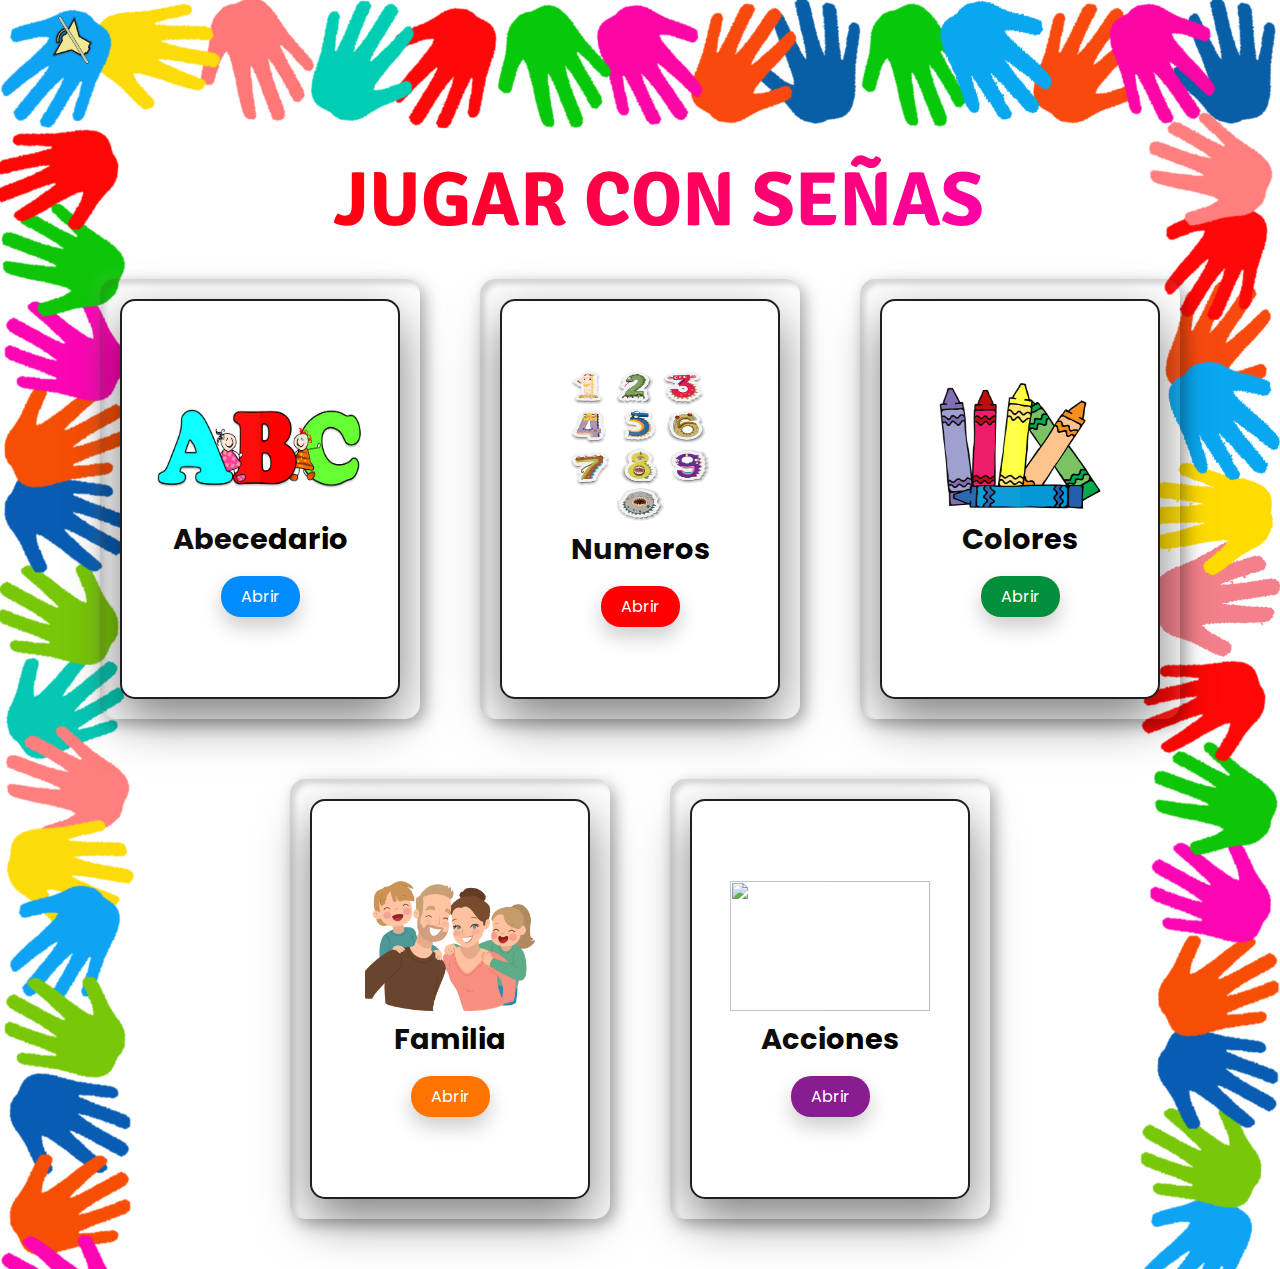
==== index.html @ 7a4b3a34 "Add files via upload" ====
<!DOCTYPE html>
<html lang="en">

<head>
    <meta charset="UTF-8">
    <title>Juega con Señas</title>
    <link href="https://fonts.googleapis.com/css2?family=Poppins:wght@700&display=swap" rel="stylesheet">
    <link rel="stylesheet" href="estilos.css">

</head>

<body>
    <div class="principal">
        <img src="img/altavozOff.png" alt="altavoz" id="altavoz" onclick="controlMusicaFondo()">
    </div>
    <div class="titulo">
        <h2>JUGAR CON SEÑAS</h2>
        <!--img src="logo.png" width="260" height="235"-->
    </div>
    <div>

    </div>
    <div class="container">
        <div class="card">
            <div class="box">
                <div class="content">
                    <img src="img menu/abecedario.png" width="210" height="130">
                    <h3>Abecedario</h3>
                    <a href="abecedario/abc.html">Abrir</a>
                </div>
            </div>
        </div>
        <div class="card">
            <div class="box">
                <div class="content">
                    <img src="img menu/numeros.png" width="140" height="150">
                    <h3>Numeros</h3>
                    <a href="numeros/num.html">Abrir</a>
                </div>
            </div>
        </div>
        <div class="card">
            <div class="box">
                <div class="content">
                    <img src="img menu/colores.png" width="165" height="130">
                    <h3>Colores</h3>
                    <a href="colores/colores.html">Abrir</a>
                </div>
            </div>
        </div>
        <div class="card">
            <div class="box">
                <div class="content">
                    <img src="img menu/familia.png" width="170" height="130">
                    <h3>Familia</h3>
                    <a href="familia/familia.html">Abrir</a>
                </div>
            </div>
        </div>
        <!--div class="card">
            <div class="box">
                <div class="content">
                    <img src="img menu/sentimientos.png" width="185" height="130">
                    <h3>Sentimientos</h3>
                    <a href="sentimientos/sentimientos.html">Abrir</a>
                </div>
            </div>
        </div-->
        <!--div class="card">
            <div class="box">
                <div class="content">
                    <img src="img menu/frutas.png" width="150" height="130">
                    <h3>Frutas</h3>
                    <a href="frutas/frutas.html">Abrir</a>
                </div>
            </div>
        </div-->
        <div class="card">
            <div class="box">
                <div class="content">
                    <img src="img menu/acciones.png" width="200" height="130">
                    <h3>Acciones</h3>
                    <a href="acciones/acciones.html">Abrir</a>
                </div>
            </div>
        </div>
    </div>
</body>
<script src="js/scriptaudio.js"></script>
<script src="//cdn.jsdelivr.net/npm/sweetalert2@11"></script>
<script src="js/alerta1.js"></script>

</html>
---- estilos.css ----
@import url('https://fonts.googleapis.com/css?family=Poppins:200,300,400,500,600,700,800,900&display=swap');
@import url(https://fonts.googleapis.com/css?family=Signika:700,300,600);
* {
    margin: 0;
    padding: 0;
    box-sizing: border-box;
    font-family: 'Poppins', sans-serif;
}

body {
    height: 500%;
    display: flex;
    justify-content: center;
    align-content: center;
    flex-wrap: wrap;
    min-height: 100%;
    background-image: url('fondo.png');
    background-repeat: no-repeat;
    background-size: cover;
    overflow-x: hidden;
    font-size: 16px;
}

body h2 {
    width: 100%;
    color: transparent;
    position: relative;
    transform: translate(-20%, 70%);
    left: 46%;
    top: 1%;
    font-family: "Poppins", sans-serif;
    background: repeating-linear-gradient(-45deg, red 0%, yellow 7.14%, rgb(0, 255, 0) 14.28%, rgb(0, 255, 255) 21.4%, cyan 28.56%, blue 35.7%, magenta 42.84%, red 50%);
    background-size: 600vw 600vw;
    -webkit-text-fill-color: transparent;
    -webkit-background-clip: text;
    animation: slide 30s linear infinite forwards;
    font: bold 6vw/1.3 'Signika', sans-serif;
    user-select: none;
}

@keyframes slide {
    0% {
        background-position-x: 0%;
    }
    100% {
        background-position-x: 600vw;
    }
}

.titulo {
    height: 150px;
    width: 100%;
    opacity: 100%;
    font-size: 175%;
}

.container {
    width: 90%;
    display: flex;
    justify-content: center;
    align-items: center;
    flex-wrap: wrap;
    max-width: 75em;
    margin: 20px auto;
}

.container .card {
    position: relative;
    min-width: 320px;
    height: 440px;
    box-shadow: inset 5px 5px 5px rgba(80, 59, 59, 0.2), inset -5px -5px 15px rgba(255, 255, 255, 0.1), 5px 5px 15px rgba(0, 0, 0, 0.3), -5px -5px 15px rgba(255, 255, 255, 0.1);
    border-radius: 15px;
    margin: 30px;
}

.container .card .box {
    position: absolute;
    top: 20px;
    left: 20px;
    right: 20px;
    bottom: 20px;
    background: #ffffff;
    border: 2px solid #1e1f23;
    border-radius: 15px;
    box-shadow: 0 20px 50px rgba(0, 0, 0, 0.5);
    transition: 0.5s;
    display: flex;
    justify-content: center;
    align-items: center;
    overflow: hidden;
}

.container .card .box::before {
    content: '';
    position: absolute;
    top: 0;
    left: 0;
    width: 50%;
    height: 100%;
    background: rgba(255, 255, 255, 0.05);
    pointer-events: none;
}

.container .card .box:hover {
    transform: translateY(-50px);
    box-shadow: 0 40px 70px rgba(0, 0, 0, 0.5);
}

.container .card .box .content {
    padding: 20px;
    text-align: center;
}

.container .card .box .content h2 {
    position: absolute;
    top: -10px;
    right: 30px;
    font-size: 5.5em;
    color: rgba(61, 61, 61, 0.322);
}

.container .card .box .content h3 {
    font-size: 1.8em;
    color: rgb(0, 0, 0);
    z-index: 1;
    transition: 0.5s;
}

.container .card .box .content p {
    font-size: 16px;
    font-weight: 300;
    color: rgba(255, 255, 255, 0.5);
    z-index: 1;
    transition: 0.5s;
}

.container .card .box .content a {
    position: relative;
    display: inline-block;
    padding: 8px 20px;
    background: #000;
    margin-top: 15px;
    border-radius: 20px;
    text-decoration: none;
    font-weight: 400;
    color: #fff;
    box-shadow: 0 10px 20px rgba(0, 0, 0, 0.2);
}

.container .card:nth-child(1) .box .content a {
    background: #008cff;
}

.container .card:nth-child(2) .box .content a {
    background: #ff0000;
}

.container .card:nth-child(3) .box .content a {
    background: #018f3c;
}

.container .card:nth-child(4) .box .content a {
    background: #ff7300;
}

.container .card:nth-child(5) .box .content a {
    background: #881d92;
}

.container .card:nth-child(6) .box .content a {
    background: #ff0278;
}

.container .card:nth-child(7) .box .content a {
    background: #0207ff;
}

#altavoz {
    margin-top: 1%;
    position: relative;
    left: 2%;
    width: 4%;
}
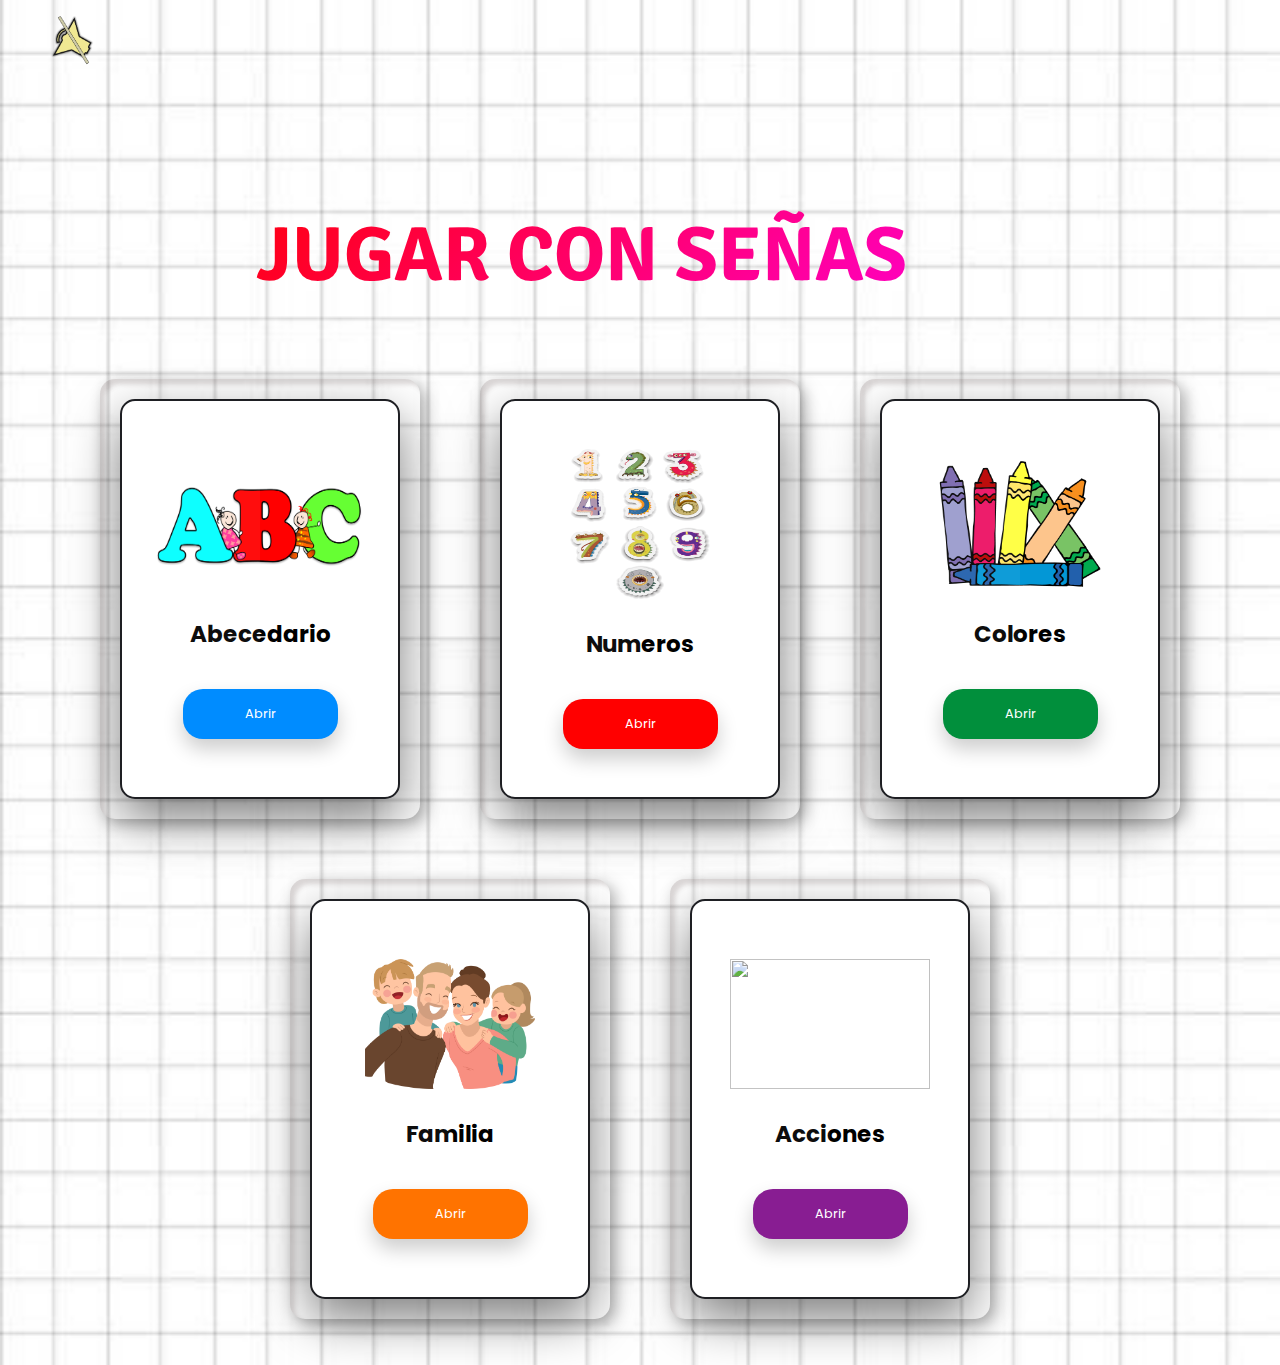
==== commit 5d51be13: "Add files via upload" ====
--- a/index.html
+++ b/index.html
@@ -6,6 +6,7 @@
     <title>Juega con Señas</title>
     <link href="https://fonts.googleapis.com/css2?family=Poppins:wght@700&display=swap" rel="stylesheet">
     <link rel="stylesheet" href="estilos.css">
+    
 
 </head>
 
@@ -14,7 +15,7 @@
         <img src="img/altavozOff.png" alt="altavoz" id="altavoz" onclick="controlMusicaFondo()">
     </div>
     <div class="titulo">
-        <h2>JUGAR CON SEÑAS</h2>
+        <h1>JUGAR CON SEÑAS</h1>
         <!--img src="logo.png" width="260" height="235"-->
     </div>
     <div>
@@ -57,24 +58,6 @@
                 </div>
             </div>
         </div>
-        <!--div class="card">
-            <div class="box">
-                <div class="content">
-                    <img src="img menu/sentimientos.png" width="185" height="130">
-                    <h3>Sentimientos</h3>
-                    <a href="sentimientos/sentimientos.html">Abrir</a>
-                </div>
-            </div>
-        </div-->
-        <!--div class="card">
-            <div class="box">
-                <div class="content">
-                    <img src="img menu/frutas.png" width="150" height="130">
-                    <h3>Frutas</h3>
-                    <a href="frutas/frutas.html">Abrir</a>
-                </div>
-            </div>
-        </div-->
         <div class="card">
             <div class="box">
                 <div class="content">
--- a/estilos.css
+++ b/estilos.css
@@ -1,40 +1,36 @@
 @import url('https://fonts.googleapis.com/css?family=Poppins:200,300,400,500,600,700,800,900&display=swap');
 @import url(https://fonts.googleapis.com/css?family=Signika:700,300,600);
+
 * {
-    margin: 0;
-    padding: 0;
     box-sizing: border-box;
     font-family: 'Poppins', sans-serif;
 }
 
 body {
-    height: 500%;
+    margin: 0;
+    padding: 0;
     display: flex;
     justify-content: center;
     align-content: center;
     flex-wrap: wrap;
     min-height: 100%;
     background-image: url('fondo.png');
-    background-repeat: no-repeat;
+    background-repeat: repeat;
     background-size: cover;
     overflow-x: hidden;
-    font-size: 16px;
+    font-size: 80%;
 }
 
-body h2 {
-    width: 100%;
+body h1 {
     color: transparent;
     position: relative;
-    transform: translate(-20%, 70%);
-    left: 46%;
-    top: 1%;
     font-family: "Poppins", sans-serif;
     background: repeating-linear-gradient(-45deg, red 0%, yellow 7.14%, rgb(0, 255, 0) 14.28%, rgb(0, 255, 255) 21.4%, cyan 28.56%, blue 35.7%, magenta 42.84%, red 50%);
     background-size: 600vw 600vw;
     -webkit-text-fill-color: transparent;
     -webkit-background-clip: text;
     animation: slide 30s linear infinite forwards;
-    font: bold 6vw/1.3 'Signika', sans-serif;
+    font: bold 3%/3.3 'Signika', sans-serif;
     user-select: none;
 }
 
@@ -48,20 +44,19 @@
 }
 
 .titulo {
-    height: 150px;
-    width: 100%;
+    height: .1em;
+    width: .3em;
     opacity: 100%;
-    font-size: 175%;
+    font-size: 200em;
 }
-
 .container {
     width: 90%;
     display: flex;
     justify-content: center;
     align-items: center;
     flex-wrap: wrap;
-    max-width: 75em;
-    margin: 20px auto;
+    margin: 1.25em auto;
+    font-size: 100%;
 }
 
 .container .card {
@@ -137,7 +132,7 @@
 .container .card .box .content a {
     position: relative;
     display: inline-block;
-    padding: 8px 20px;
+    padding: 16px 62px;
     background: #000;
     margin-top: 15px;
     border-radius: 20px;
